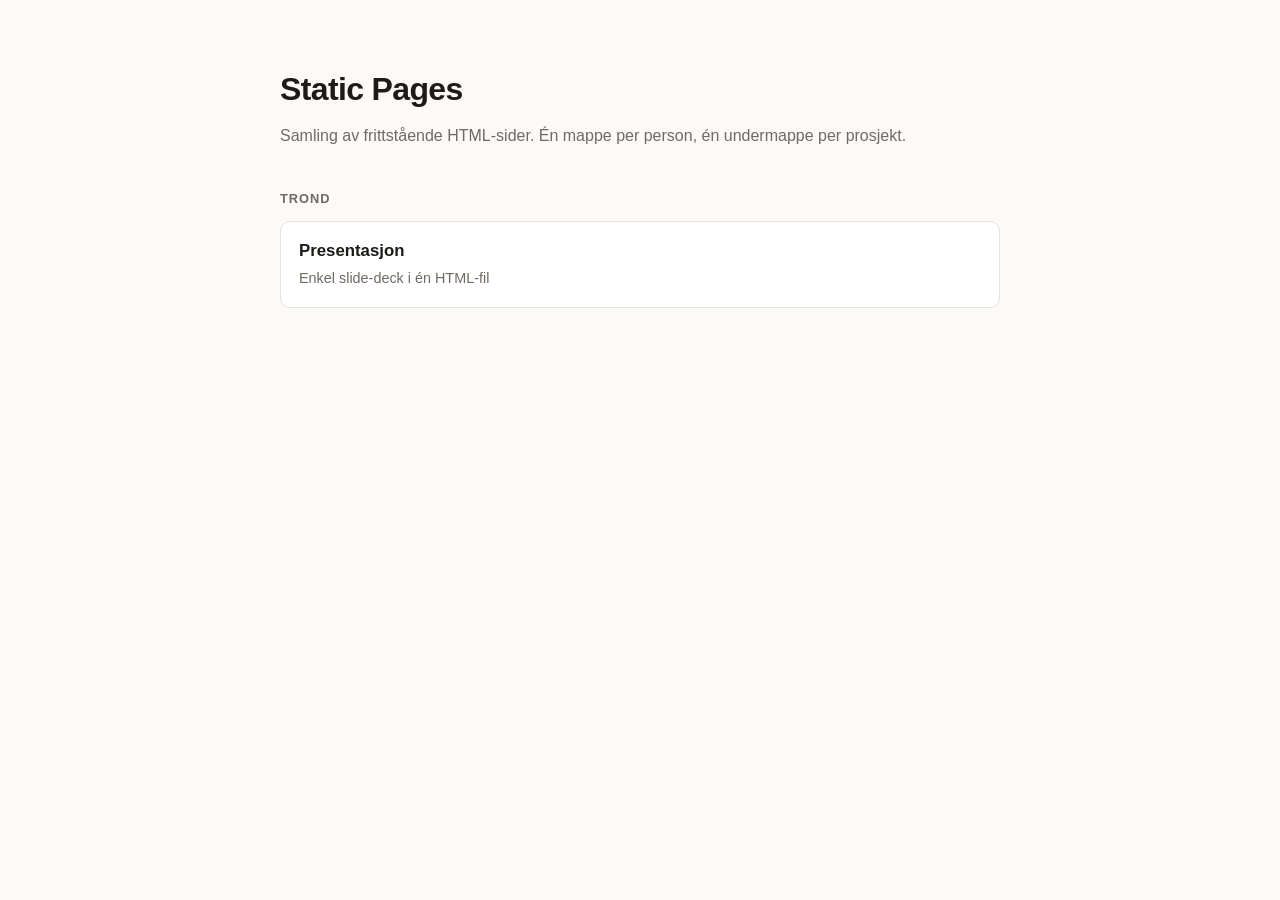
==== index.html @ c71c0708 "Add initial static pages structure with Trond presentation" ====
<!DOCTYPE html>
<html lang="no">
<head>
<meta charset="utf-8">
<meta name="viewport" content="width=device-width, initial-scale=1">
<title>Static Pages</title>
<style>
  :root {
    --bg: #fbfaf8;
    --surface: #ffffff;
    --border: #e6e2db;
    --text: #1d1b18;
    --muted: #6f6a62;
    --accent: #1f6f4a;
  }
  @media (prefers-color-scheme: dark) {
    :root:not([data-theme="light"]) {
      --bg: #171614;
      --surface: #1f1e1b;
      --border: #32302c;
      --text: #f1efea;
      --muted: #a29c93;
      --accent: #6fcf9a;
    }
  }
  :root[data-theme="dark"] {
    --bg: #171614;
    --surface: #1f1e1b;
    --border: #32302c;
    --text: #f1efea;
    --muted: #a29c93;
    --accent: #6fcf9a;
  }
  * { box-sizing: border-box; }
  body {
    margin: 0;
    padding: 64px 16px 96px;
    background: var(--bg);
    color: var(--text);
    font: 16px/1.6 -apple-system, BlinkMacSystemFont, "Segoe UI", Helvetica, Arial, sans-serif;
  }
  main { max-width: 720px; margin: 0 auto; }
  h1 { font-size: 2rem; margin: 0 0 8px; letter-spacing: -0.02em; }
  .lead { color: var(--muted); margin: 0 0 40px; }
  h2 {
    font-size: 0.8rem; text-transform: uppercase; letter-spacing: 0.08em;
    color: var(--muted); margin: 40px 0 12px; font-weight: 600;
  }
  ul { list-style: none; margin: 0; padding: 0; display: grid; gap: 10px; }
  a.card {
    display: block; padding: 16px 18px; text-decoration: none; color: inherit;
    background: var(--surface); border: 1px solid var(--border); border-radius: 10px;
    transition: border-color .15s ease, transform .15s ease;
  }
  a.card:hover { border-color: var(--accent); transform: translateY(-1px); }
  a.card strong { display: block; font-size: 1.05rem; }
  a.card span { color: var(--muted); font-size: 0.9rem; }
</style>
</head>
<body>
<main>
  <h1>Static Pages</h1>
  <p class="lead">Samling av frittstående HTML-sider. Én mappe per person, én undermappe per prosjekt.</p>

  <h2>Trond</h2>
  <ul>
    <li>
      <a class="card" href="trond/presentasjon/">
        <strong>Presentasjon</strong>
        <span>Enkel slide-deck i én HTML-fil</span>
      </a>
    </li>
  </ul>
</main>
</body>
</html>
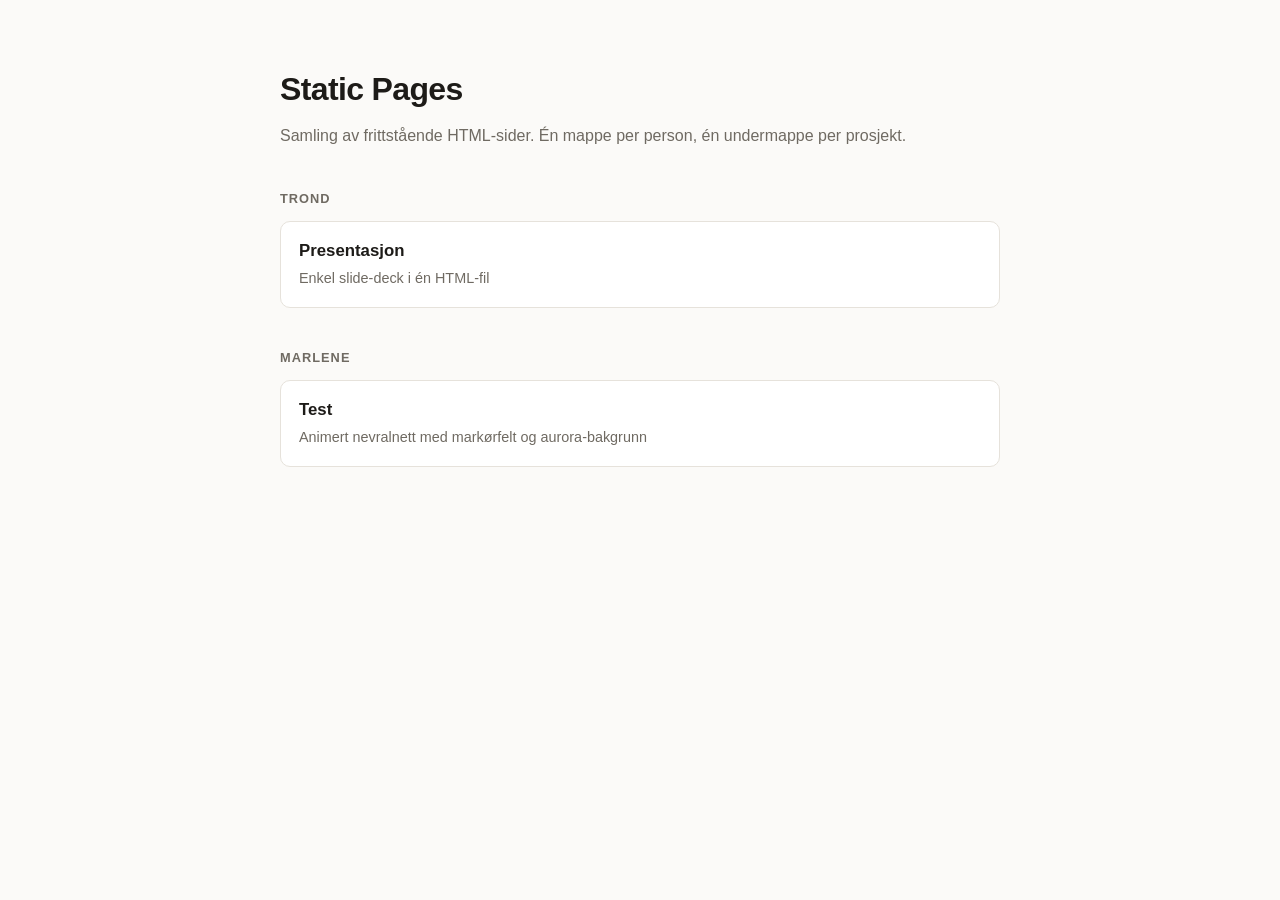
==== commit bddc4893: "Add Marlene test page with animated neural network canvas" ====
--- a/index.html
+++ b/index.html
@@ -71,6 +71,16 @@
       </a>
     </li>
   </ul>
+
+  <h2>Marlene</h2>
+  <ul>
+    <li>
+      <a class="card" href="marlene/test/">
+        <strong>Test</strong>
+        <span>Animert nevralnett med markørfelt og aurora-bakgrunn</span>
+      </a>
+    </li>
+  </ul>
 </main>
 </body>
 </html>
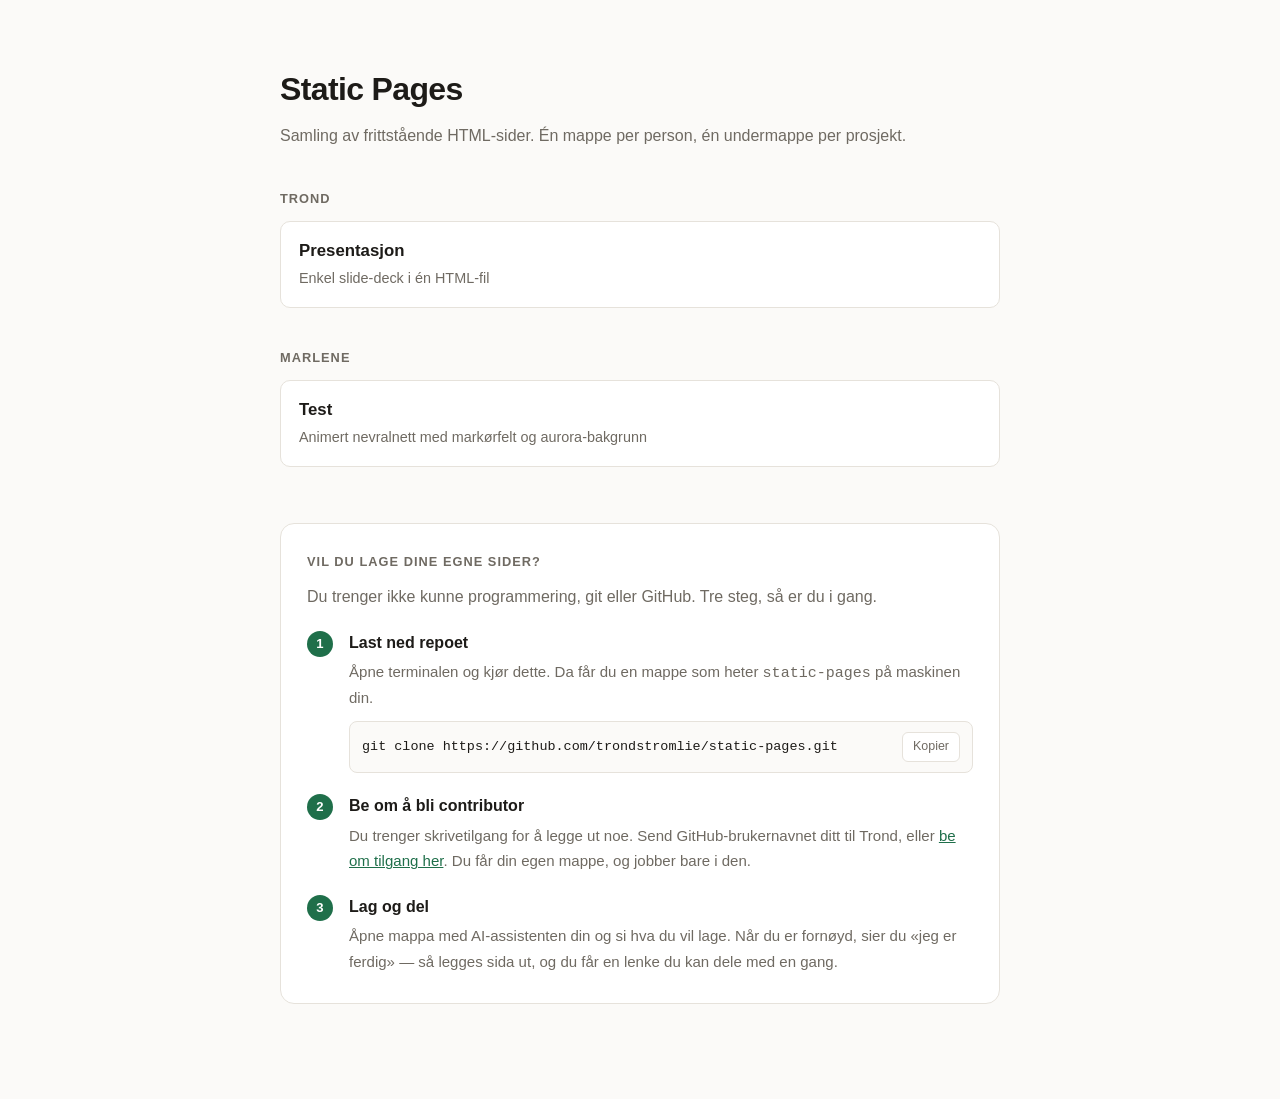
==== commit ae8e7542: "Add getting started instructions to landing page and README" ====
--- a/index.html
+++ b/index.html
@@ -55,6 +55,42 @@
   a.card:hover { border-color: var(--accent); transform: translateY(-1px); }
   a.card strong { display: block; font-size: 1.05rem; }
   a.card span { color: var(--muted); font-size: 0.9rem; }
+
+  .start {
+    margin-top: 56px; padding: 28px 26px;
+    background: var(--surface); border: 1px solid var(--border); border-radius: 14px;
+  }
+  .start h2 { margin-top: 0; }
+  .start p { margin: 0 0 20px; color: var(--muted); }
+  ol { margin: 0; padding-left: 0; list-style: none; counter-reset: step; display: grid; gap: 20px; }
+  ol li { counter-increment: step; padding-left: 42px; position: relative; }
+  ol li::before {
+    content: counter(step);
+    position: absolute; left: 0; top: 1px;
+    width: 26px; height: 26px; border-radius: 50%;
+    display: grid; place-items: center;
+    background: var(--accent); color: #fff;
+    font-size: 0.82rem; font-weight: 600;
+  }
+  ol li strong { display: block; margin-bottom: 4px; }
+  ol li span { color: var(--muted); font-size: 0.94rem; }
+  ol li a { color: var(--accent); }
+
+  .command {
+    display: flex; align-items: center; gap: 10px;
+    margin-top: 10px; padding: 10px 12px;
+    background: var(--bg); border: 1px solid var(--border); border-radius: 8px;
+  }
+  .command code {
+    flex: 1; font-family: ui-monospace, SFMono-Regular, Menlo, monospace;
+    font-size: 0.84rem; color: var(--text); overflow-x: auto; white-space: nowrap;
+  }
+  .command button {
+    font: inherit; font-size: 0.78rem; padding: 4px 10px; cursor: pointer;
+    border: 1px solid var(--border); border-radius: 6px;
+    background: var(--surface); color: var(--muted); flex-shrink: 0;
+  }
+  .command button:hover { border-color: var(--accent); color: var(--accent); }
 </style>
 </head>
 <body>
@@ -81,6 +117,45 @@
       </a>
     </li>
   </ul>
+
+  <section class="start">
+    <h2>Vil du lage dine egne sider?</h2>
+    <p>Du trenger ikke kunne programmering, git eller GitHub. Tre steg, så er du i gang.</p>
+    <ol>
+      <li>
+        <strong>Last ned repoet</strong>
+        <span>Åpne terminalen og kjør dette. Da får du en mappe som heter <code>static-pages</code> på maskinen din.</span>
+        <div class="command">
+          <code id="cloneCommand">git clone https://github.com/trondstromlie/static-pages.git</code>
+          <button type="button" data-copy="cloneCommand">Kopier</button>
+        </div>
+      </li>
+      <li>
+        <strong>Be om å bli contributor</strong>
+        <span>Du trenger skrivetilgang for å legge ut noe. Send GitHub-brukernavnet ditt til Trond, eller
+          <a href="https://github.com/trondstromlie/static-pages/issues/new?title=Jeg%20vil%20bli%20contributor&amp;body=Hei!%20GitHub-brukernavnet%20mitt%20er%3A%20" target="_blank" rel="noopener">be om tilgang her</a>.
+          Du får din egen mappe, og jobber bare i den.</span>
+      </li>
+      <li>
+        <strong>Lag og del</strong>
+        <span>Åpne mappa med AI-assistenten din og si hva du vil lage. Når du er fornøyd, sier du «jeg er ferdig» — så legges sida ut, og du får en lenke du kan dele med en gang.</span>
+      </li>
+    </ol>
+  </section>
 </main>
+<script>
+  document.querySelectorAll('[data-copy]').forEach((button) => {
+    button.addEventListener('click', async () => {
+      const text = document.getElementById(button.dataset.copy).textContent;
+      try {
+        await navigator.clipboard.writeText(text);
+        button.textContent = 'Kopiert';
+      } catch {
+        button.textContent = 'Merk og kopier';
+      }
+      setTimeout(() => { button.textContent = 'Kopier'; }, 1800);
+    });
+  });
+</script>
 </body>
 </html>
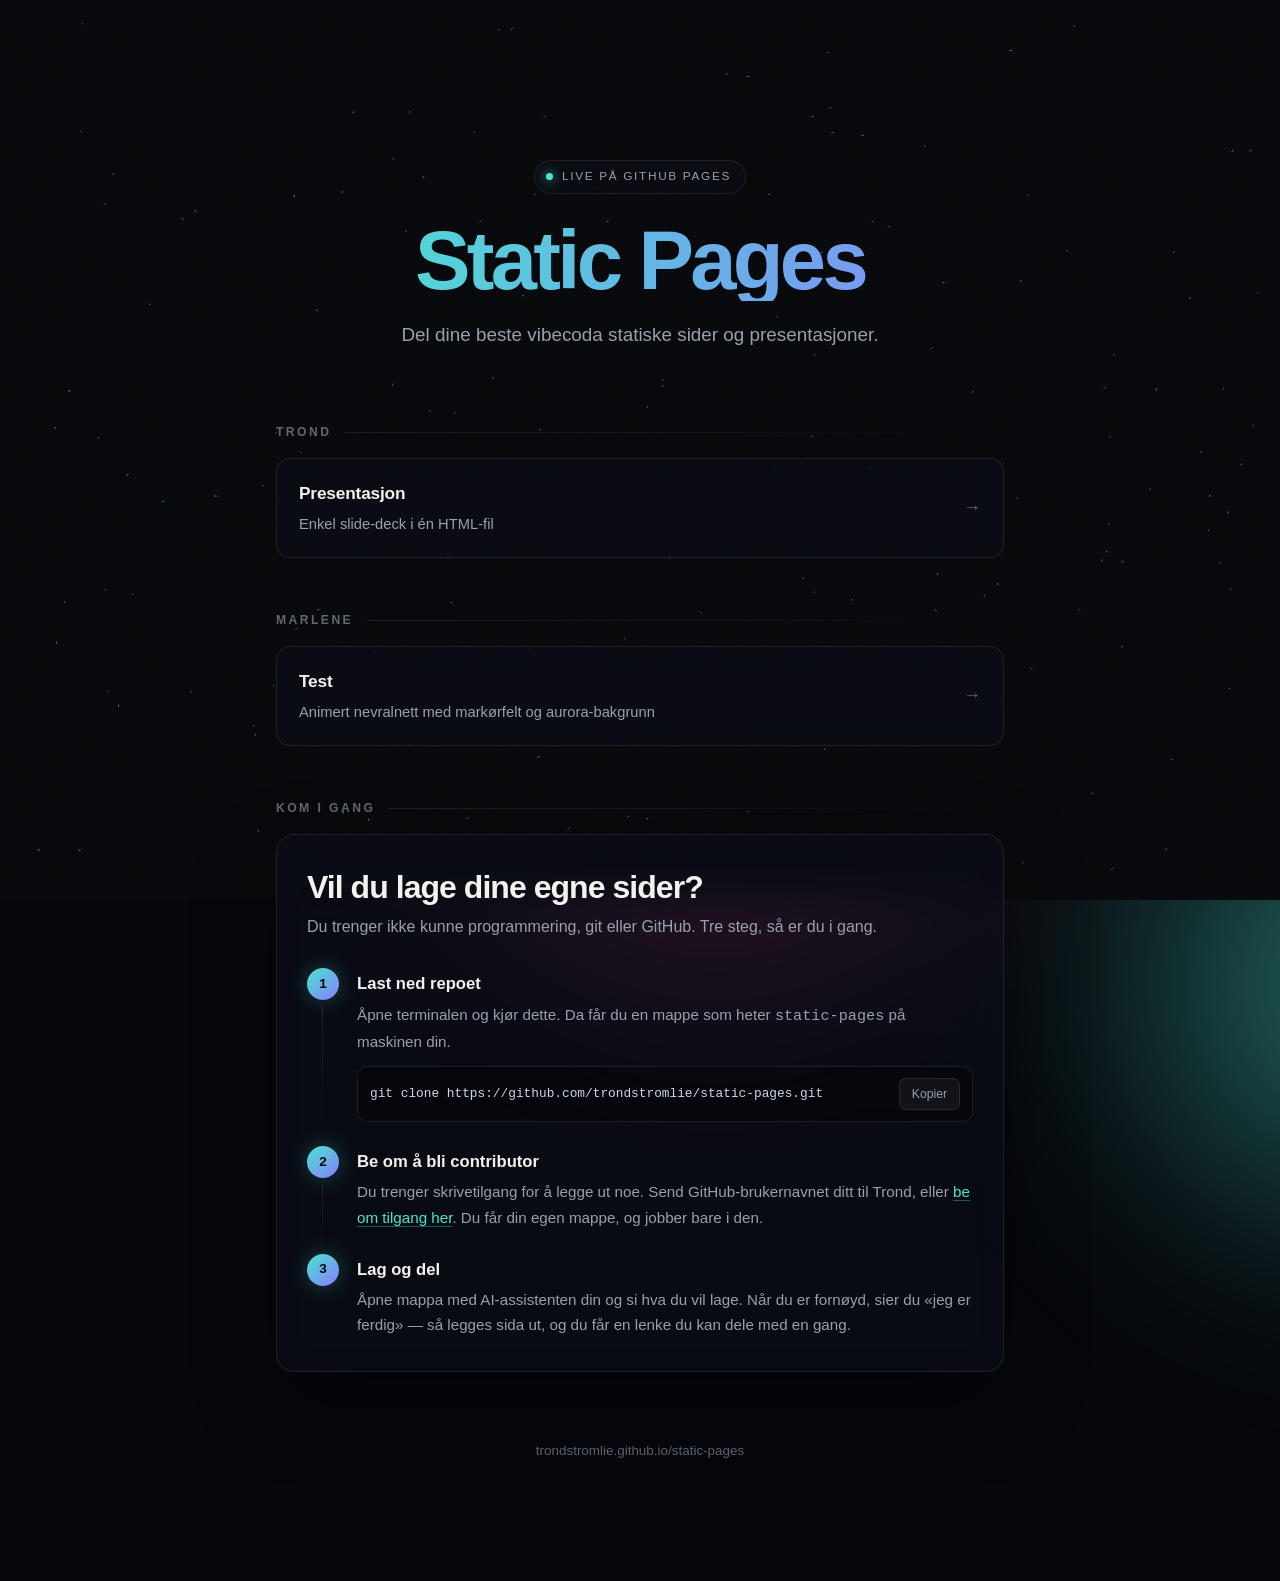
==== commit 76a002e5: "Redesign landing page with animated flow field and tagline" ====
--- a/index.html
+++ b/index.html
@@ -6,144 +6,368 @@
 <title>Static Pages</title>
 <style>
   :root {
-    --bg: #fbfaf8;
-    --surface: #ffffff;
-    --border: #e6e2db;
-    --text: #1d1b18;
-    --muted: #6f6a62;
-    --accent: #1f6f4a;
-  }
-  @media (prefers-color-scheme: dark) {
-    :root:not([data-theme="light"]) {
-      --bg: #171614;
-      --surface: #1f1e1b;
-      --border: #32302c;
-      --text: #f1efea;
-      --muted: #a29c93;
-      --accent: #6fcf9a;
-    }
-  }
-  :root[data-theme="dark"] {
-    --bg: #171614;
-    --surface: #1f1e1b;
-    --border: #32302c;
-    --text: #f1efea;
-    --muted: #a29c93;
-    --accent: #6fcf9a;
+    --bg: #06070c;
+    --text: #f4f2ee;
+    --muted: #98a0af;
+    --dim: rgba(152,160,175,.62);
+    --cyan: #47e6d0;
+    --violet: #8a7cff;
+    --pink: #ff6fb1;
+    --glass: rgba(14, 16, 26, .52);
+    --edge: rgba(255,255,255,.09);
   }
   * { box-sizing: border-box; }
+  html { scroll-behavior: smooth; }
   body {
     margin: 0;
-    padding: 64px 16px 96px;
     background: var(--bg);
     color: var(--text);
-    font: 16px/1.6 -apple-system, BlinkMacSystemFont, "Segoe UI", Helvetica, Arial, sans-serif;
-  }
-  main { max-width: 720px; margin: 0 auto; }
-  h1 { font-size: 2rem; margin: 0 0 8px; letter-spacing: -0.02em; }
-  .lead { color: var(--muted); margin: 0 0 40px; }
+    font: 16px/1.65 -apple-system, BlinkMacSystemFont, "Segoe UI", Helvetica, Arial, sans-serif;
+    overflow-x: hidden;
+  }
+
+  /* Bakgrunnslag: gradient-tåke, strømningsfelt, filmkorn */
+  .haze { position: fixed; inset: -25%; filter: blur(90px); opacity: .5; pointer-events: none; z-index: 0; }
+  .haze span {
+    position: absolute; display: block;
+    width: 60vmax; height: 60vmax; border-radius: 50%;
+    mix-blend-mode: screen; animation: drift 26s ease-in-out infinite;
+  }
+  .haze span:nth-child(1) { background: radial-gradient(circle, var(--violet), transparent 62%); top: -12%; left: -8%; }
+  .haze span:nth-child(2) { background: radial-gradient(circle, var(--cyan), transparent 62%); bottom: -18%; right: -8%; animation-delay: -9s; }
+  .haze span:nth-child(3) { background: radial-gradient(circle, var(--pink), transparent 62%); top: 40%; right: 26%; animation-delay: -17s; }
+  @keyframes drift {
+    0%, 100% { transform: translate3d(0,0,0) scale(1); }
+    33%      { transform: translate3d(5vw,-4vh,0) scale(1.14); }
+    66%      { transform: translate3d(-4vw,5vh,0) scale(.9); }
+  }
+
+  #flow { position: fixed; inset: 0; width: 100%; height: 100%; z-index: 1; pointer-events: none; }
+
+  .grain {
+    position: fixed; inset: 0; z-index: 2; pointer-events: none; opacity: .04;
+    background-image: url("data:image/svg+xml,%3Csvg xmlns='http://www.w3.org/2000/svg' width='120' height='120'%3E%3Cfilter id='n'%3E%3CfeTurbulence type='fractalNoise' baseFrequency='.8' numOctaves='3'/%3E%3C/filter%3E%3Crect width='120' height='120' filter='url(%23n)'/%3E%3C/svg%3E");
+  }
+
+  main { position: relative; z-index: 3; max-width: 760px; margin: 0 auto; padding: 0 16px 120px; }
+
+  /* Hero */
+  header { padding: clamp(80px, 18vh, 160px) 0 72px; text-align: center; }
+  .badge {
+    display: inline-flex; align-items: center; gap: 9px;
+    padding: 6px 14px 6px 11px; border-radius: 999px;
+    border: 1px solid var(--edge); background: var(--glass);
+    backdrop-filter: blur(14px); -webkit-backdrop-filter: blur(14px);
+    font-size: .74rem; letter-spacing: .14em; text-transform: uppercase; color: var(--muted);
+    margin-bottom: 26px;
+  }
+  .badge i {
+    width: 7px; height: 7px; border-radius: 50%; background: var(--cyan);
+    box-shadow: 0 0 12px var(--cyan); animation: pulse 2.4s ease-in-out infinite;
+  }
+  @keyframes pulse { 0%,100% { opacity: 1; } 50% { opacity: .22; } }
+
+  h1 {
+    margin: 0 0 18px;
+    font-size: clamp(2.8rem, 12vw, 5.2rem); line-height: .98;
+    letter-spacing: -.045em; font-weight: 700;
+    background: linear-gradient(100deg, var(--cyan), var(--violet) 42%, var(--pink) 68%, var(--cyan));
+    background-size: 280% 100%;
+    -webkit-background-clip: text; background-clip: text; color: transparent;
+    animation: shimmer 10s linear infinite;
+  }
+  @keyframes shimmer { to { background-position: 280% 0; } }
+
+  .lead { color: var(--muted); font-size: clamp(1.02rem, 2.6vw, 1.18rem); margin: 0 auto; max-width: 46ch; }
+
+  /* Seksjoner */
   h2 {
-    font-size: 0.8rem; text-transform: uppercase; letter-spacing: 0.08em;
-    color: var(--muted); margin: 40px 0 12px; font-weight: 600;
-  }
-  ul { list-style: none; margin: 0; padding: 0; display: grid; gap: 10px; }
-  a.card {
-    display: block; padding: 16px 18px; text-decoration: none; color: inherit;
-    background: var(--surface); border: 1px solid var(--border); border-radius: 10px;
-    transition: border-color .15s ease, transform .15s ease;
-  }
-  a.card:hover { border-color: var(--accent); transform: translateY(-1px); }
-  a.card strong { display: block; font-size: 1.05rem; }
-  a.card span { color: var(--muted); font-size: 0.9rem; }
-
+    font-size: .76rem; text-transform: uppercase; letter-spacing: .2em;
+    color: var(--dim); font-weight: 600; margin: 0 0 16px;
+    display: flex; align-items: center; gap: 14px;
+  }
+  h2::after { content: ""; flex: 1; height: 1px; background: linear-gradient(90deg, var(--edge), transparent); }
+  section { margin-bottom: 52px; }
+
+  ul { list-style: none; margin: 0; padding: 0; display: grid; gap: 12px; }
+
+  .card {
+    position: relative; display: block; padding: 20px 22px;
+    text-decoration: none; color: inherit; border-radius: 14px;
+    border: 1px solid var(--edge); background: var(--glass);
+    backdrop-filter: blur(16px) saturate(140%); -webkit-backdrop-filter: blur(16px) saturate(140%);
+    overflow: hidden; transition: transform .25s cubic-bezier(.2,.8,.2,1), border-color .25s ease;
+  }
+  .card::before {
+    content: ""; position: absolute; inset: 0; border-radius: 14px; opacity: 0;
+    background: radial-gradient(420px circle at var(--mx, 50%) var(--my, 50%), rgba(138,124,255,.16), transparent 62%);
+    transition: opacity .3s ease; pointer-events: none;
+  }
+  .card:hover { transform: translateY(-3px); border-color: rgba(138,124,255,.45); }
+  .card:hover::before { opacity: 1; }
+  .card strong { display: block; font-size: 1.08rem; letter-spacing: -.01em; margin-bottom: 3px; }
+  .card span { color: var(--muted); font-size: .92rem; }
+  .card .go {
+    position: absolute; right: 22px; top: 50%; transform: translateY(-50%);
+    color: var(--dim); font-size: 1.1rem; transition: transform .25s ease, color .25s ease;
+  }
+  .card:hover .go { color: var(--cyan); transform: translateY(-50%) translateX(4px); }
+
+  /* Kom i gang */
   .start {
-    margin-top: 56px; padding: 28px 26px;
-    background: var(--surface); border: 1px solid var(--border); border-radius: 14px;
-  }
-  .start h2 { margin-top: 0; }
-  .start p { margin: 0 0 20px; color: var(--muted); }
-  ol { margin: 0; padding-left: 0; list-style: none; counter-reset: step; display: grid; gap: 20px; }
-  ol li { counter-increment: step; padding-left: 42px; position: relative; }
+    padding: 34px 30px; border-radius: 18px;
+    border: 1px solid var(--edge); background: var(--glass);
+    backdrop-filter: blur(18px) saturate(150%); -webkit-backdrop-filter: blur(18px) saturate(150%);
+    box-shadow: 0 30px 80px rgba(0,0,0,.4);
+  }
+  .start h3 {
+    margin: 0 0 8px; font-size: clamp(1.5rem, 5vw, 2rem);
+    letter-spacing: -.03em; line-height: 1.15;
+  }
+  .start > p { margin: 0 0 30px; color: var(--muted); }
+
+  ol { list-style: none; margin: 0; padding: 0; counter-reset: step; display: grid; gap: 26px; }
+  ol li { counter-increment: step; padding-left: 50px; position: relative; }
   ol li::before {
     content: counter(step);
-    position: absolute; left: 0; top: 1px;
-    width: 26px; height: 26px; border-radius: 50%;
+    position: absolute; left: 0; top: -2px;
+    width: 32px; height: 32px; border-radius: 50%;
     display: grid; place-items: center;
-    background: var(--accent); color: #fff;
-    font-size: 0.82rem; font-weight: 600;
-  }
-  ol li strong { display: block; margin-bottom: 4px; }
-  ol li span { color: var(--muted); font-size: 0.94rem; }
-  ol li a { color: var(--accent); }
+    font-size: .85rem; font-weight: 600; color: #05060a;
+    background: linear-gradient(140deg, var(--cyan), var(--violet));
+    box-shadow: 0 0 22px rgba(71,230,208,.28);
+  }
+  ol li::after {
+    content: ""; position: absolute; left: 15px; top: 36px; bottom: -26px; width: 1px;
+    background: linear-gradient(180deg, var(--edge), transparent);
+  }
+  ol li:last-child::after { display: none; }
+  ol li strong { display: block; font-size: 1.04rem; margin-bottom: 4px; }
+  ol li p { margin: 0; color: var(--muted); font-size: .95rem; }
+  ol li a { color: var(--cyan); text-decoration: none; border-bottom: 1px solid rgba(71,230,208,.35); }
+  ol li a:hover { border-bottom-color: var(--cyan); }
 
   .command {
-    display: flex; align-items: center; gap: 10px;
-    margin-top: 10px; padding: 10px 12px;
-    background: var(--bg); border: 1px solid var(--border); border-radius: 8px;
+    display: flex; align-items: center; gap: 10px; margin-top: 12px;
+    padding: 11px 12px; border-radius: 10px;
+    background: rgba(0,0,0,.34); border: 1px solid var(--edge);
   }
   .command code {
-    flex: 1; font-family: ui-monospace, SFMono-Regular, Menlo, monospace;
-    font-size: 0.84rem; color: var(--text); overflow-x: auto; white-space: nowrap;
+    flex: 1; min-width: 0; overflow-x: auto; white-space: nowrap;
+    font-family: ui-monospace, SFMono-Regular, Menlo, monospace;
+    font-size: .8rem; color: #cfd6e4;
   }
   .command button {
-    font: inherit; font-size: 0.78rem; padding: 4px 10px; cursor: pointer;
-    border: 1px solid var(--border); border-radius: 6px;
-    background: var(--surface); color: var(--muted); flex-shrink: 0;
-  }
-  .command button:hover { border-color: var(--accent); color: var(--accent); }
+    flex-shrink: 0; font: inherit; font-size: .76rem; padding: 5px 12px; cursor: pointer;
+    border-radius: 7px; border: 1px solid var(--edge);
+    background: rgba(255,255,255,.05); color: var(--muted);
+    transition: color .2s ease, border-color .2s ease;
+  }
+  .command button:hover { color: var(--cyan); border-color: rgba(71,230,208,.5); }
+
+  footer { text-align: center; color: var(--dim); font-size: .84rem; padding-top: 16px; }
+
+  /* Rulleavsløring */
+  .reveal { opacity: 0; transform: translateY(22px); transition: opacity .7s ease, transform .7s cubic-bezier(.2,.8,.2,1); }
+  .reveal.is-visible { opacity: 1; transform: none; }
+
+  @media (prefers-reduced-motion: reduce) {
+    html { scroll-behavior: auto; }
+    .haze span, h1, .badge i { animation: none; }
+    .reveal { opacity: 1; transform: none; transition: none; }
+    .card, .card .go { transition: none; }
+  }
 </style>
 </head>
 <body>
+
+<div class="haze"><span></span><span></span><span></span></div>
+<canvas id="flow"></canvas>
+<div class="grain"></div>
+
 <main>
-  <h1>Static Pages</h1>
-  <p class="lead">Samling av frittstående HTML-sider. Én mappe per person, én undermappe per prosjekt.</p>
-
-  <h2>Trond</h2>
-  <ul>
-    <li>
-      <a class="card" href="trond/presentasjon/">
-        <strong>Presentasjon</strong>
-        <span>Enkel slide-deck i én HTML-fil</span>
-      </a>
-    </li>
-  </ul>
-
-  <h2>Marlene</h2>
-  <ul>
-    <li>
-      <a class="card" href="marlene/test/">
-        <strong>Test</strong>
-        <span>Animert nevralnett med markørfelt og aurora-bakgrunn</span>
-      </a>
-    </li>
-  </ul>
-
-  <section class="start">
-    <h2>Vil du lage dine egne sider?</h2>
-    <p>Du trenger ikke kunne programmering, git eller GitHub. Tre steg, så er du i gang.</p>
-    <ol>
+  <header>
+    <div class="badge"><i></i>Live på GitHub Pages</div>
+    <h1>Static Pages</h1>
+    <p class="lead">Del dine beste vibecoda statiske sider og presentasjoner.</p>
+  </header>
+
+  <section class="reveal">
+    <h2>Trond</h2>
+    <ul>
       <li>
-        <strong>Last ned repoet</strong>
-        <span>Åpne terminalen og kjør dette. Da får du en mappe som heter <code>static-pages</code> på maskinen din.</span>
-        <div class="command">
-          <code id="cloneCommand">git clone https://github.com/trondstromlie/static-pages.git</code>
-          <button type="button" data-copy="cloneCommand">Kopier</button>
-        </div>
+        <a class="card" href="trond/presentasjon/">
+          <strong>Presentasjon</strong>
+          <span>Enkel slide-deck i én HTML-fil</span>
+          <span class="go">→</span>
+        </a>
       </li>
+    </ul>
+  </section>
+
+  <section class="reveal">
+    <h2>Marlene</h2>
+    <ul>
       <li>
-        <strong>Be om å bli contributor</strong>
-        <span>Du trenger skrivetilgang for å legge ut noe. Send GitHub-brukernavnet ditt til Trond, eller
-          <a href="https://github.com/trondstromlie/static-pages/issues/new?title=Jeg%20vil%20bli%20contributor&amp;body=Hei!%20GitHub-brukernavnet%20mitt%20er%3A%20" target="_blank" rel="noopener">be om tilgang her</a>.
-          Du får din egen mappe, og jobber bare i den.</span>
+        <a class="card" href="marlene/test/">
+          <strong>Test</strong>
+          <span>Animert nevralnett med markørfelt og aurora-bakgrunn</span>
+          <span class="go">→</span>
+        </a>
       </li>
-      <li>
-        <strong>Lag og del</strong>
-        <span>Åpne mappa med AI-assistenten din og si hva du vil lage. Når du er fornøyd, sier du «jeg er ferdig» — så legges sida ut, og du får en lenke du kan dele med en gang.</span>
-      </li>
-    </ol>
+    </ul>
   </section>
+
+  <section class="reveal">
+    <h2>Kom i gang</h2>
+    <div class="start">
+      <h3>Vil du lage dine egne sider?</h3>
+      <p>Du trenger ikke kunne programmering, git eller GitHub. Tre steg, så er du i gang.</p>
+      <ol>
+        <li>
+          <strong>Last ned repoet</strong>
+          <p>Åpne terminalen og kjør dette. Da får du en mappe som heter <code>static-pages</code> på maskinen din.</p>
+          <div class="command">
+            <code id="cloneCommand">git clone https://github.com/trondstromlie/static-pages.git</code>
+            <button type="button" data-copy="cloneCommand">Kopier</button>
+          </div>
+        </li>
+        <li>
+          <strong>Be om å bli contributor</strong>
+          <p>Du trenger skrivetilgang for å legge ut noe. Send GitHub-brukernavnet ditt til Trond, eller <a href="https://github.com/trondstromlie/static-pages/issues/new?title=Jeg%20vil%20bli%20contributor&amp;body=Hei!%20GitHub-brukernavnet%20mitt%20er%3A%20" target="_blank" rel="noopener">be om tilgang her</a>. Du får din egen mappe, og jobber bare i den.</p>
+        </li>
+        <li>
+          <strong>Lag og del</strong>
+          <p>Åpne mappa med AI-assistenten din og si hva du vil lage. Når du er fornøyd, sier du «jeg er ferdig» — så legges sida ut, og du får en lenke du kan dele med en gang.</p>
+        </li>
+      </ol>
+    </div>
+  </section>
+
+  <footer>trondstromlie.github.io/static-pages</footer>
 </main>
+
 <script>
+(() => {
+  const reduceMotion = window.matchMedia('(prefers-reduced-motion: reduce)').matches;
+
+  /* Strømningsfelt: partikler som følger et usynlig vektorfelt og legger igjen spor */
+  const canvas = document.getElementById('flow');
+  const context = canvas.getContext('2d');
+  const colors = ['rgba(71,230,208,.5)', 'rgba(138,124,255,.5)', 'rgba(255,111,177,.38)'];
+  const pointer = { x: -9999, y: -9999 };
+
+  let width = 0;
+  let height = 0;
+  let particles = [];
+
+  function resize() {
+    const ratio = Math.min(window.devicePixelRatio || 1, 2);
+    width = window.innerWidth;
+    height = window.innerHeight;
+    canvas.width = width * ratio;
+    canvas.height = height * ratio;
+    context.setTransform(ratio, 0, 0, ratio, 0, 0);
+    context.fillStyle = '#06070c';
+    context.fillRect(0, 0, width, height);
+    seed();
+  }
+
+  function seed() {
+    const count = Math.max(90, Math.min(Math.round(width * height / 7000), 320));
+    particles = Array.from({ length: count }, () => spawn());
+  }
+
+  function spawn() {
+    return {
+      x: Math.random() * width,
+      y: Math.random() * height,
+      life: Math.random() * 260 + 90,
+      color: colors[Math.floor(Math.random() * colors.length)],
+      speed: Math.random() * 0.5 + 0.55
+    };
+  }
+
+  function fieldAngle(x, y, time) {
+    return (Math.sin(x * 0.0016 + time) + Math.cos(y * 0.0021 - time * 0.75)) * Math.PI;
+  }
+
+  function frame(timestamp) {
+    const time = timestamp / 14000;
+
+    // Svak utviskning gir haler i stedet for harde prikker
+    context.fillStyle = 'rgba(6, 7, 12, .055)';
+    context.fillRect(0, 0, width, height);
+
+    context.lineWidth = 0.9;
+    context.lineCap = 'round';
+
+    for (const particle of particles) {
+      let angle = fieldAngle(particle.x, particle.y, time);
+
+      // Markøren virvler feltet rundt seg
+      const dx = particle.x - pointer.x;
+      const dy = particle.y - pointer.y;
+      const distance = Math.hypot(dx, dy);
+      if (distance < 260) {
+        const swirl = (1 - distance / 260) * 2.4;
+        angle += Math.atan2(dy, dx) * 0.35 + swirl;
+      }
+
+      const previousX = particle.x;
+      const previousY = particle.y;
+      particle.x += Math.cos(angle) * particle.speed;
+      particle.y += Math.sin(angle) * particle.speed;
+      particle.life -= 1;
+
+      context.strokeStyle = particle.color;
+      context.beginPath();
+      context.moveTo(previousX, previousY);
+      context.lineTo(particle.x, particle.y);
+      context.stroke();
+
+      const outside = particle.x < 0 || particle.x > width || particle.y < 0 || particle.y > height;
+      if (outside || particle.life <= 0) Object.assign(particle, spawn());
+    }
+
+    requestAnimationFrame(frame);
+  }
+
+  window.addEventListener('resize', resize);
+  window.addEventListener('pointermove', (event) => {
+    pointer.x = event.clientX;
+    pointer.y = event.clientY;
+  });
+
+  resize();
+  if (!reduceMotion) requestAnimationFrame(frame);
+
+  /* Lys som følger markøren over kortene */
+  document.querySelectorAll('.card').forEach((card) => {
+    card.addEventListener('pointermove', (event) => {
+      const box = card.getBoundingClientRect();
+      card.style.setProperty('--mx', (event.clientX - box.left) + 'px');
+      card.style.setProperty('--my', (event.clientY - box.top) + 'px');
+    });
+  });
+
+  /* Seksjoner glir inn ved rulling */
+  const sections = document.querySelectorAll('.reveal');
+  if ('IntersectionObserver' in window && !reduceMotion) {
+    const observer = new IntersectionObserver((entries) => {
+      for (const entry of entries) {
+        if (entry.isIntersecting) {
+          entry.target.classList.add('is-visible');
+          observer.unobserve(entry.target);
+        }
+      }
+    }, { threshold: 0.12 });
+    sections.forEach((section) => observer.observe(section));
+  } else {
+    sections.forEach((section) => section.classList.add('is-visible'));
+  }
+
+  /* Kopier-knapp */
   document.querySelectorAll('[data-copy]').forEach((button) => {
     button.addEventListener('click', async () => {
       const text = document.getElementById(button.dataset.copy).textContent;
@@ -156,6 +380,8 @@
       setTimeout(() => { button.textContent = 'Kopier'; }, 1800);
     });
   });
+})();
 </script>
+
 </body>
 </html>
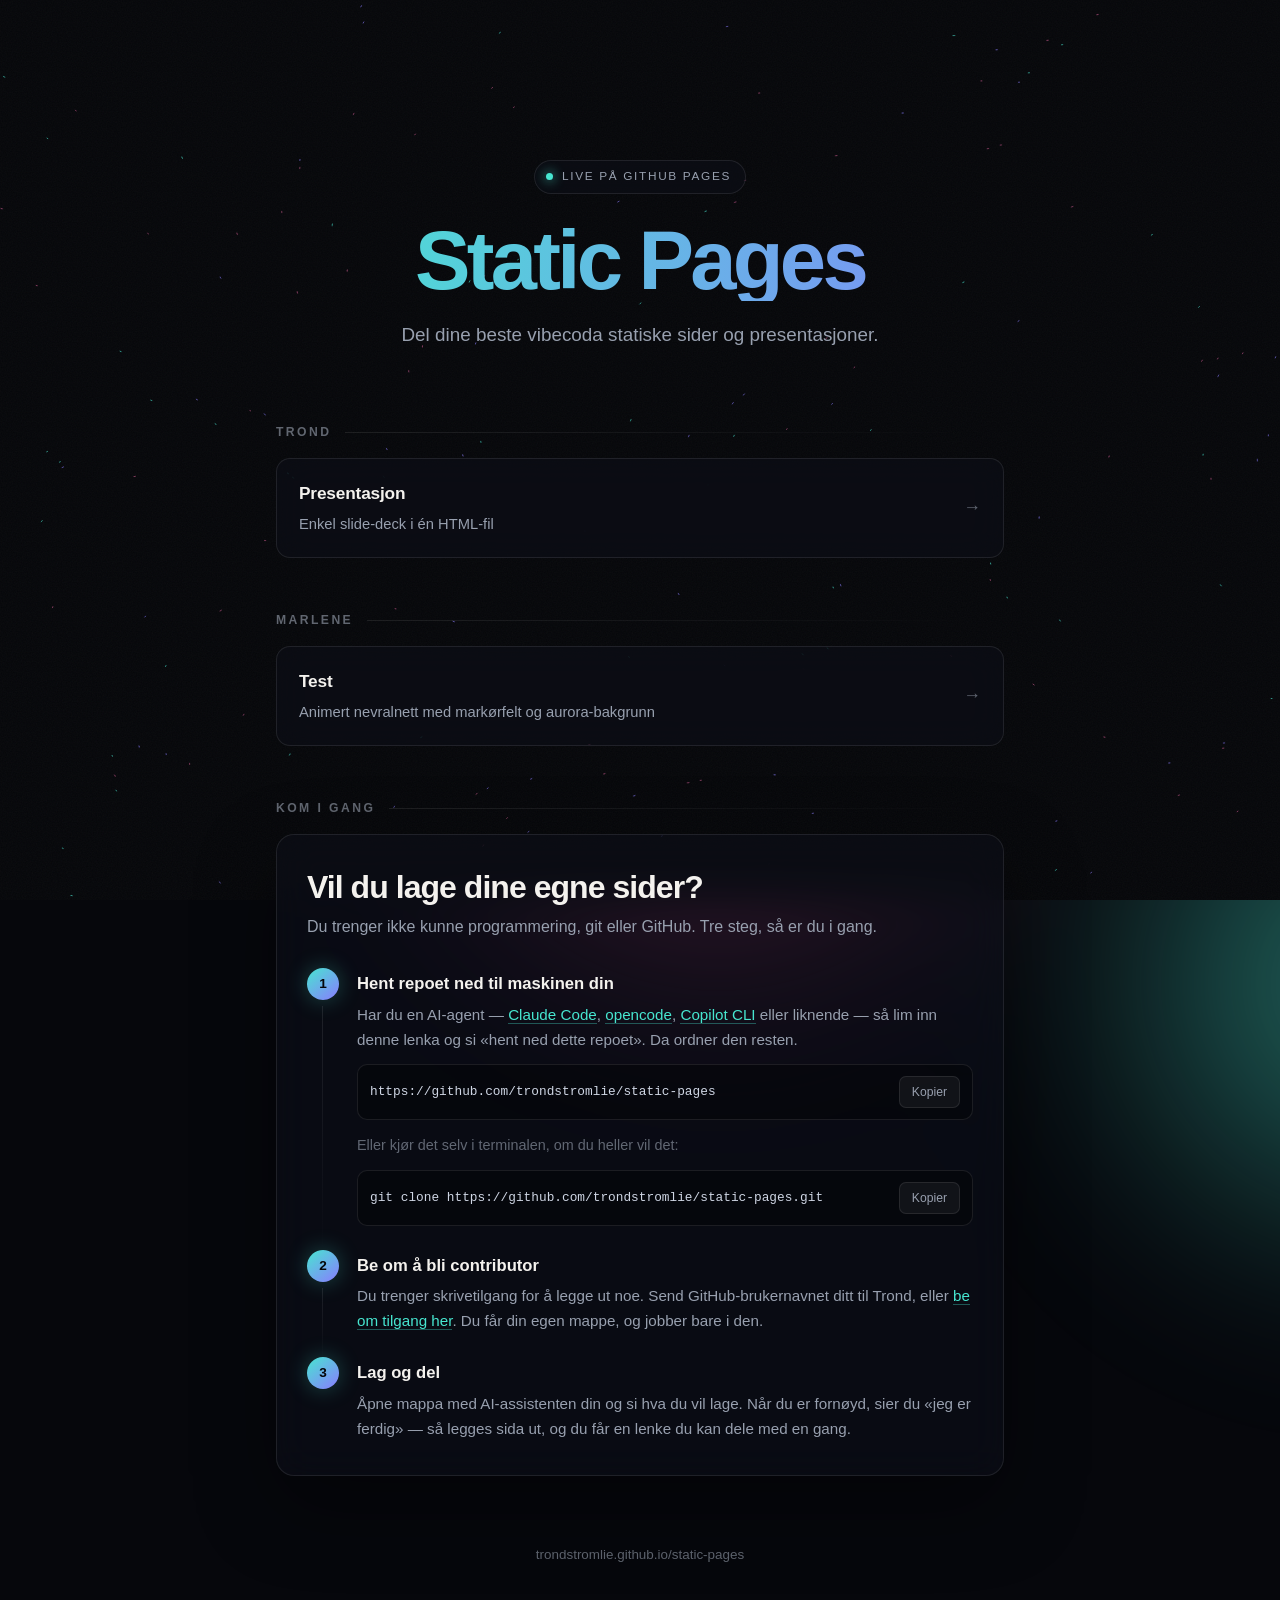
==== commit 35b7358b: "Vis at repoet kan hentes ved å lime URL-en inn i en AI-agent" ====
--- a/index.html
+++ b/index.html
@@ -147,6 +147,8 @@
   ol li a { color: var(--cyan); text-decoration: none; border-bottom: 1px solid rgba(71,230,208,.35); }
   ol li a:hover { border-bottom-color: var(--cyan); }
 
+  ol li p.or { margin-top: 14px; font-size: .9rem; color: var(--dim); }
+
   .command {
     display: flex; align-items: center; gap: 10px; margin-top: 12px;
     padding: 11px 12px; border-radius: 10px;
@@ -225,8 +227,13 @@
       <p>Du trenger ikke kunne programmering, git eller GitHub. Tre steg, så er du i gang.</p>
       <ol>
         <li>
-          <strong>Last ned repoet</strong>
-          <p>Åpne terminalen og kjør dette. Da får du en mappe som heter <code>static-pages</code> på maskinen din.</p>
+          <strong>Hent repoet ned til maskinen din</strong>
+          <p>Har du en AI-agent — <a href="https://claude.com/claude-code" target="_blank" rel="noopener">Claude Code</a>, <a href="https://opencode.ai" target="_blank" rel="noopener">opencode</a>, <a href="https://github.com/github/copilot-cli" target="_blank" rel="noopener">Copilot CLI</a> eller liknende — så lim inn denne lenka og si «hent ned dette repoet». Da ordner den resten.</p>
+          <div class="command">
+            <code id="repoUrl">https://github.com/trondstromlie/static-pages</code>
+            <button type="button" data-copy="repoUrl">Kopier</button>
+          </div>
+          <p class="or">Eller kjør det selv i terminalen, om du heller vil det:</p>
           <div class="command">
             <code id="cloneCommand">git clone https://github.com/trondstromlie/static-pages.git</code>
             <button type="button" data-copy="cloneCommand">Kopier</button>
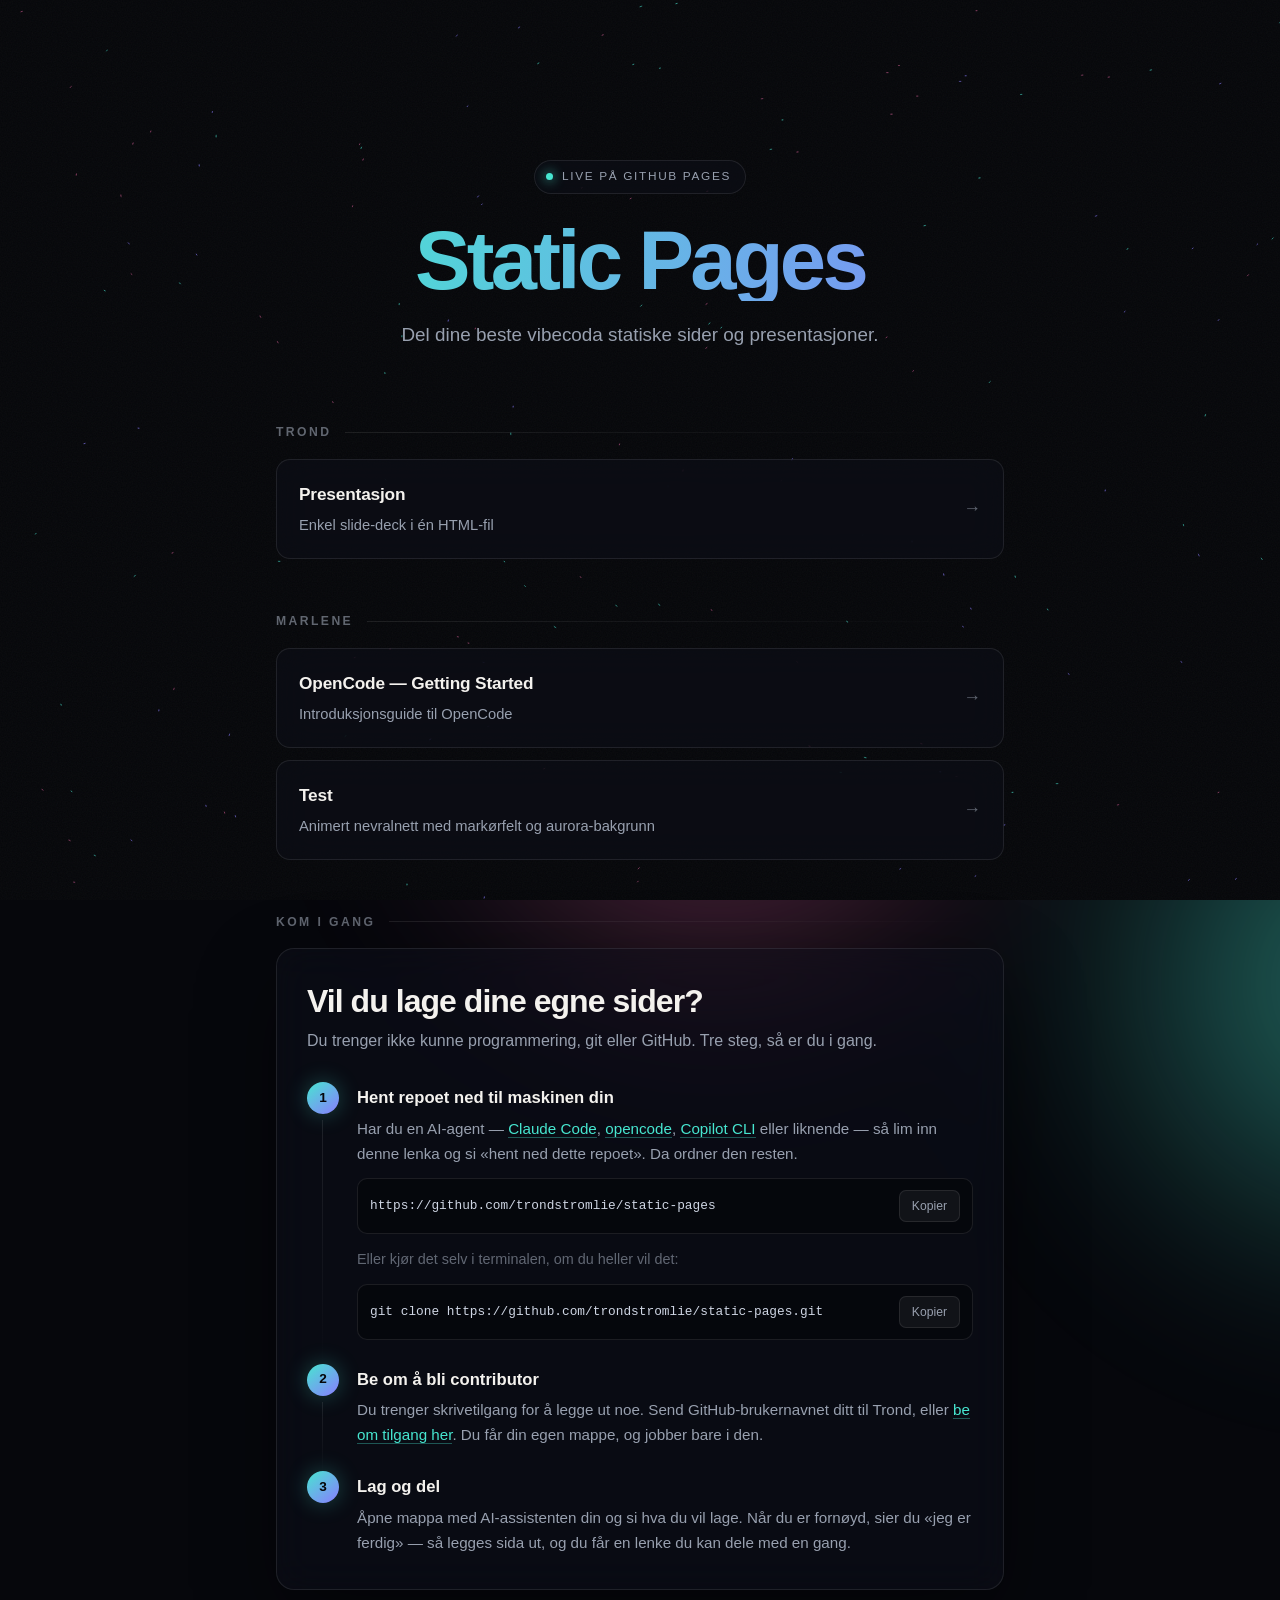
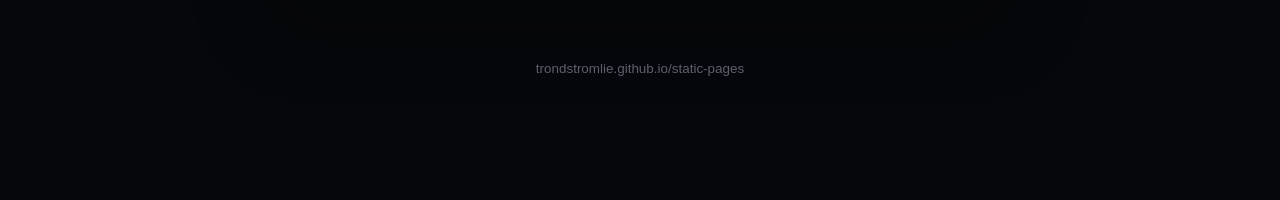
==== commit da47fb18: "Gi hver person en egen oversiktsside, og del designet i assets/" ====
--- a/index.html
+++ b/index.html
@@ -4,182 +4,7 @@
 <meta charset="utf-8">
 <meta name="viewport" content="width=device-width, initial-scale=1">
 <title>Static Pages</title>
-<style>
-  :root {
-    --bg: #06070c;
-    --text: #f4f2ee;
-    --muted: #98a0af;
-    --dim: rgba(152,160,175,.62);
-    --cyan: #47e6d0;
-    --violet: #8a7cff;
-    --pink: #ff6fb1;
-    --glass: rgba(14, 16, 26, .52);
-    --edge: rgba(255,255,255,.09);
-  }
-  * { box-sizing: border-box; }
-  html { scroll-behavior: smooth; }
-  body {
-    margin: 0;
-    background: var(--bg);
-    color: var(--text);
-    font: 16px/1.65 -apple-system, BlinkMacSystemFont, "Segoe UI", Helvetica, Arial, sans-serif;
-    overflow-x: hidden;
-  }
-
-  /* Bakgrunnslag: gradient-tåke, strømningsfelt, filmkorn */
-  .haze { position: fixed; inset: -25%; filter: blur(90px); opacity: .5; pointer-events: none; z-index: 0; }
-  .haze span {
-    position: absolute; display: block;
-    width: 60vmax; height: 60vmax; border-radius: 50%;
-    mix-blend-mode: screen; animation: drift 26s ease-in-out infinite;
-  }
-  .haze span:nth-child(1) { background: radial-gradient(circle, var(--violet), transparent 62%); top: -12%; left: -8%; }
-  .haze span:nth-child(2) { background: radial-gradient(circle, var(--cyan), transparent 62%); bottom: -18%; right: -8%; animation-delay: -9s; }
-  .haze span:nth-child(3) { background: radial-gradient(circle, var(--pink), transparent 62%); top: 40%; right: 26%; animation-delay: -17s; }
-  @keyframes drift {
-    0%, 100% { transform: translate3d(0,0,0) scale(1); }
-    33%      { transform: translate3d(5vw,-4vh,0) scale(1.14); }
-    66%      { transform: translate3d(-4vw,5vh,0) scale(.9); }
-  }
-
-  #flow { position: fixed; inset: 0; width: 100%; height: 100%; z-index: 1; pointer-events: none; }
-
-  .grain {
-    position: fixed; inset: 0; z-index: 2; pointer-events: none; opacity: .04;
-    background-image: url("data:image/svg+xml,%3Csvg xmlns='http://www.w3.org/2000/svg' width='120' height='120'%3E%3Cfilter id='n'%3E%3CfeTurbulence type='fractalNoise' baseFrequency='.8' numOctaves='3'/%3E%3C/filter%3E%3Crect width='120' height='120' filter='url(%23n)'/%3E%3C/svg%3E");
-  }
-
-  main { position: relative; z-index: 3; max-width: 760px; margin: 0 auto; padding: 0 16px 120px; }
-
-  /* Hero */
-  header { padding: clamp(80px, 18vh, 160px) 0 72px; text-align: center; }
-  .badge {
-    display: inline-flex; align-items: center; gap: 9px;
-    padding: 6px 14px 6px 11px; border-radius: 999px;
-    border: 1px solid var(--edge); background: var(--glass);
-    backdrop-filter: blur(14px); -webkit-backdrop-filter: blur(14px);
-    font-size: .74rem; letter-spacing: .14em; text-transform: uppercase; color: var(--muted);
-    margin-bottom: 26px;
-  }
-  .badge i {
-    width: 7px; height: 7px; border-radius: 50%; background: var(--cyan);
-    box-shadow: 0 0 12px var(--cyan); animation: pulse 2.4s ease-in-out infinite;
-  }
-  @keyframes pulse { 0%,100% { opacity: 1; } 50% { opacity: .22; } }
-
-  h1 {
-    margin: 0 0 18px;
-    font-size: clamp(2.8rem, 12vw, 5.2rem); line-height: .98;
-    letter-spacing: -.045em; font-weight: 700;
-    background: linear-gradient(100deg, var(--cyan), var(--violet) 42%, var(--pink) 68%, var(--cyan));
-    background-size: 280% 100%;
-    -webkit-background-clip: text; background-clip: text; color: transparent;
-    animation: shimmer 10s linear infinite;
-  }
-  @keyframes shimmer { to { background-position: 280% 0; } }
-
-  .lead { color: var(--muted); font-size: clamp(1.02rem, 2.6vw, 1.18rem); margin: 0 auto; max-width: 46ch; }
-
-  /* Seksjoner */
-  h2 {
-    font-size: .76rem; text-transform: uppercase; letter-spacing: .2em;
-    color: var(--dim); font-weight: 600; margin: 0 0 16px;
-    display: flex; align-items: center; gap: 14px;
-  }
-  h2::after { content: ""; flex: 1; height: 1px; background: linear-gradient(90deg, var(--edge), transparent); }
-  section { margin-bottom: 52px; }
-
-  ul { list-style: none; margin: 0; padding: 0; display: grid; gap: 12px; }
-
-  .card {
-    position: relative; display: block; padding: 20px 22px;
-    text-decoration: none; color: inherit; border-radius: 14px;
-    border: 1px solid var(--edge); background: var(--glass);
-    backdrop-filter: blur(16px) saturate(140%); -webkit-backdrop-filter: blur(16px) saturate(140%);
-    overflow: hidden; transition: transform .25s cubic-bezier(.2,.8,.2,1), border-color .25s ease;
-  }
-  .card::before {
-    content: ""; position: absolute; inset: 0; border-radius: 14px; opacity: 0;
-    background: radial-gradient(420px circle at var(--mx, 50%) var(--my, 50%), rgba(138,124,255,.16), transparent 62%);
-    transition: opacity .3s ease; pointer-events: none;
-  }
-  .card:hover { transform: translateY(-3px); border-color: rgba(138,124,255,.45); }
-  .card:hover::before { opacity: 1; }
-  .card strong { display: block; font-size: 1.08rem; letter-spacing: -.01em; margin-bottom: 3px; }
-  .card span { color: var(--muted); font-size: .92rem; }
-  .card .go {
-    position: absolute; right: 22px; top: 50%; transform: translateY(-50%);
-    color: var(--dim); font-size: 1.1rem; transition: transform .25s ease, color .25s ease;
-  }
-  .card:hover .go { color: var(--cyan); transform: translateY(-50%) translateX(4px); }
-
-  /* Kom i gang */
-  .start {
-    padding: 34px 30px; border-radius: 18px;
-    border: 1px solid var(--edge); background: var(--glass);
-    backdrop-filter: blur(18px) saturate(150%); -webkit-backdrop-filter: blur(18px) saturate(150%);
-    box-shadow: 0 30px 80px rgba(0,0,0,.4);
-  }
-  .start h3 {
-    margin: 0 0 8px; font-size: clamp(1.5rem, 5vw, 2rem);
-    letter-spacing: -.03em; line-height: 1.15;
-  }
-  .start > p { margin: 0 0 30px; color: var(--muted); }
-
-  ol { list-style: none; margin: 0; padding: 0; counter-reset: step; display: grid; gap: 26px; }
-  ol li { counter-increment: step; padding-left: 50px; position: relative; }
-  ol li::before {
-    content: counter(step);
-    position: absolute; left: 0; top: -2px;
-    width: 32px; height: 32px; border-radius: 50%;
-    display: grid; place-items: center;
-    font-size: .85rem; font-weight: 600; color: #05060a;
-    background: linear-gradient(140deg, var(--cyan), var(--violet));
-    box-shadow: 0 0 22px rgba(71,230,208,.28);
-  }
-  ol li::after {
-    content: ""; position: absolute; left: 15px; top: 36px; bottom: -26px; width: 1px;
-    background: linear-gradient(180deg, var(--edge), transparent);
-  }
-  ol li:last-child::after { display: none; }
-  ol li strong { display: block; font-size: 1.04rem; margin-bottom: 4px; }
-  ol li p { margin: 0; color: var(--muted); font-size: .95rem; }
-  ol li a { color: var(--cyan); text-decoration: none; border-bottom: 1px solid rgba(71,230,208,.35); }
-  ol li a:hover { border-bottom-color: var(--cyan); }
-
-  ol li p.or { margin-top: 14px; font-size: .9rem; color: var(--dim); }
-
-  .command {
-    display: flex; align-items: center; gap: 10px; margin-top: 12px;
-    padding: 11px 12px; border-radius: 10px;
-    background: rgba(0,0,0,.34); border: 1px solid var(--edge);
-  }
-  .command code {
-    flex: 1; min-width: 0; overflow-x: auto; white-space: nowrap;
-    font-family: ui-monospace, SFMono-Regular, Menlo, monospace;
-    font-size: .8rem; color: #cfd6e4;
-  }
-  .command button {
-    flex-shrink: 0; font: inherit; font-size: .76rem; padding: 5px 12px; cursor: pointer;
-    border-radius: 7px; border: 1px solid var(--edge);
-    background: rgba(255,255,255,.05); color: var(--muted);
-    transition: color .2s ease, border-color .2s ease;
-  }
-  .command button:hover { color: var(--cyan); border-color: rgba(71,230,208,.5); }
-
-  footer { text-align: center; color: var(--dim); font-size: .84rem; padding-top: 16px; }
-
-  /* Rulleavsløring */
-  .reveal { opacity: 0; transform: translateY(22px); transition: opacity .7s ease, transform .7s cubic-bezier(.2,.8,.2,1); }
-  .reveal.is-visible { opacity: 1; transform: none; }
-
-  @media (prefers-reduced-motion: reduce) {
-    html { scroll-behavior: auto; }
-    .haze span, h1, .badge i { animation: none; }
-    .reveal { opacity: 1; transform: none; transition: none; }
-    .card, .card .go { transition: none; }
-  }
-</style>
+<link rel="stylesheet" href="assets/site.css">
 </head>
 <body>
 
@@ -195,7 +20,7 @@
   </header>
 
   <section class="reveal">
-    <h2>Trond</h2>
+    <h2><a href="trond/">Trond</a></h2>
     <ul>
       <li>
         <a class="card" href="trond/presentasjon/">
@@ -208,8 +33,15 @@
   </section>
 
   <section class="reveal">
-    <h2>Marlene</h2>
+    <h2><a href="marlene/">Marlene</a></h2>
     <ul>
+      <li>
+        <a class="card" href="marlene/opencode-guide/">
+          <strong>OpenCode — Getting Started</strong>
+          <span>Introduksjonsguide til OpenCode</span>
+          <span class="go">→</span>
+        </a>
+      </li>
       <li>
         <a class="card" href="marlene/test/">
           <strong>Test</strong>
@@ -254,141 +86,7 @@
   <footer>trondstromlie.github.io/static-pages</footer>
 </main>
 
-<script>
-(() => {
-  const reduceMotion = window.matchMedia('(prefers-reduced-motion: reduce)').matches;
-
-  /* Strømningsfelt: partikler som følger et usynlig vektorfelt og legger igjen spor */
-  const canvas = document.getElementById('flow');
-  const context = canvas.getContext('2d');
-  const colors = ['rgba(71,230,208,.5)', 'rgba(138,124,255,.5)', 'rgba(255,111,177,.38)'];
-  const pointer = { x: -9999, y: -9999 };
-
-  let width = 0;
-  let height = 0;
-  let particles = [];
-
-  function resize() {
-    const ratio = Math.min(window.devicePixelRatio || 1, 2);
-    width = window.innerWidth;
-    height = window.innerHeight;
-    canvas.width = width * ratio;
-    canvas.height = height * ratio;
-    context.setTransform(ratio, 0, 0, ratio, 0, 0);
-    context.fillStyle = '#06070c';
-    context.fillRect(0, 0, width, height);
-    seed();
-  }
-
-  function seed() {
-    const count = Math.max(90, Math.min(Math.round(width * height / 7000), 320));
-    particles = Array.from({ length: count }, () => spawn());
-  }
-
-  function spawn() {
-    return {
-      x: Math.random() * width,
-      y: Math.random() * height,
-      life: Math.random() * 260 + 90,
-      color: colors[Math.floor(Math.random() * colors.length)],
-      speed: Math.random() * 0.5 + 0.55
-    };
-  }
-
-  function fieldAngle(x, y, time) {
-    return (Math.sin(x * 0.0016 + time) + Math.cos(y * 0.0021 - time * 0.75)) * Math.PI;
-  }
-
-  function frame(timestamp) {
-    const time = timestamp / 14000;
-
-    // Svak utviskning gir haler i stedet for harde prikker
-    context.fillStyle = 'rgba(6, 7, 12, .055)';
-    context.fillRect(0, 0, width, height);
-
-    context.lineWidth = 0.9;
-    context.lineCap = 'round';
-
-    for (const particle of particles) {
-      let angle = fieldAngle(particle.x, particle.y, time);
-
-      // Markøren virvler feltet rundt seg
-      const dx = particle.x - pointer.x;
-      const dy = particle.y - pointer.y;
-      const distance = Math.hypot(dx, dy);
-      if (distance < 260) {
-        const swirl = (1 - distance / 260) * 2.4;
-        angle += Math.atan2(dy, dx) * 0.35 + swirl;
-      }
-
-      const previousX = particle.x;
-      const previousY = particle.y;
-      particle.x += Math.cos(angle) * particle.speed;
-      particle.y += Math.sin(angle) * particle.speed;
-      particle.life -= 1;
-
-      context.strokeStyle = particle.color;
-      context.beginPath();
-      context.moveTo(previousX, previousY);
-      context.lineTo(particle.x, particle.y);
-      context.stroke();
-
-      const outside = particle.x < 0 || particle.x > width || particle.y < 0 || particle.y > height;
-      if (outside || particle.life <= 0) Object.assign(particle, spawn());
-    }
-
-    requestAnimationFrame(frame);
-  }
-
-  window.addEventListener('resize', resize);
-  window.addEventListener('pointermove', (event) => {
-    pointer.x = event.clientX;
-    pointer.y = event.clientY;
-  });
-
-  resize();
-  if (!reduceMotion) requestAnimationFrame(frame);
-
-  /* Lys som følger markøren over kortene */
-  document.querySelectorAll('.card').forEach((card) => {
-    card.addEventListener('pointermove', (event) => {
-      const box = card.getBoundingClientRect();
-      card.style.setProperty('--mx', (event.clientX - box.left) + 'px');
-      card.style.setProperty('--my', (event.clientY - box.top) + 'px');
-    });
-  });
-
-  /* Seksjoner glir inn ved rulling */
-  const sections = document.querySelectorAll('.reveal');
-  if ('IntersectionObserver' in window && !reduceMotion) {
-    const observer = new IntersectionObserver((entries) => {
-      for (const entry of entries) {
-        if (entry.isIntersecting) {
-          entry.target.classList.add('is-visible');
-          observer.unobserve(entry.target);
-        }
-      }
-    }, { threshold: 0.12 });
-    sections.forEach((section) => observer.observe(section));
-  } else {
-    sections.forEach((section) => section.classList.add('is-visible'));
-  }
-
-  /* Kopier-knapp */
-  document.querySelectorAll('[data-copy]').forEach((button) => {
-    button.addEventListener('click', async () => {
-      const text = document.getElementById(button.dataset.copy).textContent;
-      try {
-        await navigator.clipboard.writeText(text);
-        button.textContent = 'Kopiert';
-      } catch {
-        button.textContent = 'Merk og kopier';
-      }
-      setTimeout(() => { button.textContent = 'Kopier'; }, 1800);
-    });
-  });
-})();
-</script>
+<script src="assets/site.js"></script>
 
 </body>
 </html>
--- a/assets/site.css
+++ b/assets/site.css
@@ -0,0 +1,194 @@
+  :root {
+    --bg: #06070c;
+    --text: #f4f2ee;
+    --muted: #98a0af;
+    --dim: rgba(152,160,175,.62);
+    --cyan: #47e6d0;
+    --violet: #8a7cff;
+    --pink: #ff6fb1;
+    --glass: rgba(14, 16, 26, .52);
+    --edge: rgba(255,255,255,.09);
+  }
+  * { box-sizing: border-box; }
+  html { scroll-behavior: smooth; }
+  body {
+    margin: 0;
+    background: var(--bg);
+    color: var(--text);
+    font: 16px/1.65 -apple-system, BlinkMacSystemFont, "Segoe UI", Helvetica, Arial, sans-serif;
+    overflow-x: hidden;
+  }
+
+  /* Bakgrunnslag: gradient-tåke, strømningsfelt, filmkorn */
+  .haze { position: fixed; inset: -25%; filter: blur(90px); opacity: .5; pointer-events: none; z-index: 0; }
+  .haze span {
+    position: absolute; display: block;
+    width: 60vmax; height: 60vmax; border-radius: 50%;
+    mix-blend-mode: screen; animation: drift 26s ease-in-out infinite;
+  }
+  .haze span:nth-child(1) { background: radial-gradient(circle, var(--violet), transparent 62%); top: -12%; left: -8%; }
+  .haze span:nth-child(2) { background: radial-gradient(circle, var(--cyan), transparent 62%); bottom: -18%; right: -8%; animation-delay: -9s; }
+  .haze span:nth-child(3) { background: radial-gradient(circle, var(--pink), transparent 62%); top: 40%; right: 26%; animation-delay: -17s; }
+  @keyframes drift {
+    0%, 100% { transform: translate3d(0,0,0) scale(1); }
+    33%      { transform: translate3d(5vw,-4vh,0) scale(1.14); }
+    66%      { transform: translate3d(-4vw,5vh,0) scale(.9); }
+  }
+
+  #flow { position: fixed; inset: 0; width: 100%; height: 100%; z-index: 1; pointer-events: none; }
+
+  .grain {
+    position: fixed; inset: 0; z-index: 2; pointer-events: none; opacity: .04;
+    background-image: url("data:image/svg+xml,%3Csvg xmlns='http://www.w3.org/2000/svg' width='120' height='120'%3E%3Cfilter id='n'%3E%3CfeTurbulence type='fractalNoise' baseFrequency='.8' numOctaves='3'/%3E%3C/filter%3E%3Crect width='120' height='120' filter='url(%23n)'/%3E%3C/svg%3E");
+  }
+
+  main { position: relative; z-index: 3; max-width: 760px; margin: 0 auto; padding: 0 16px 120px; }
+
+  /* Hero */
+  header { padding: clamp(80px, 18vh, 160px) 0 72px; text-align: center; }
+  .badge {
+    display: inline-flex; align-items: center; gap: 9px;
+    padding: 6px 14px 6px 11px; border-radius: 999px;
+    border: 1px solid var(--edge); background: var(--glass);
+    backdrop-filter: blur(14px); -webkit-backdrop-filter: blur(14px);
+    font-size: .74rem; letter-spacing: .14em; text-transform: uppercase; color: var(--muted);
+    margin-bottom: 26px;
+  }
+  .badge i {
+    width: 7px; height: 7px; border-radius: 50%; background: var(--cyan);
+    box-shadow: 0 0 12px var(--cyan); animation: pulse 2.4s ease-in-out infinite;
+  }
+  @keyframes pulse { 0%,100% { opacity: 1; } 50% { opacity: .22; } }
+
+  h1 {
+    margin: 0 0 18px;
+    font-size: clamp(2.8rem, 12vw, 5.2rem); line-height: .98;
+    letter-spacing: -.045em; font-weight: 700;
+    background: linear-gradient(100deg, var(--cyan), var(--violet) 42%, var(--pink) 68%, var(--cyan));
+    background-size: 280% 100%;
+    -webkit-background-clip: text; background-clip: text; color: transparent;
+    animation: shimmer 10s linear infinite;
+  }
+  @keyframes shimmer { to { background-position: 280% 0; } }
+
+  .lead { color: var(--muted); font-size: clamp(1.02rem, 2.6vw, 1.18rem); margin: 0 auto; max-width: 46ch; }
+
+  /* Seksjoner */
+  h2 {
+    font-size: .76rem; text-transform: uppercase; letter-spacing: .2em;
+    color: var(--dim); font-weight: 600; margin: 0 0 16px;
+    display: flex; align-items: center; gap: 14px;
+  }
+  h2::after { content: ""; flex: 1; height: 1px; background: linear-gradient(90deg, var(--edge), transparent); }
+  section { margin-bottom: 52px; }
+
+  ul { list-style: none; margin: 0; padding: 0; display: grid; gap: 12px; }
+
+  .card {
+    position: relative; display: block; padding: 20px 22px;
+    text-decoration: none; color: inherit; border-radius: 14px;
+    border: 1px solid var(--edge); background: var(--glass);
+    backdrop-filter: blur(16px) saturate(140%); -webkit-backdrop-filter: blur(16px) saturate(140%);
+    overflow: hidden; transition: transform .25s cubic-bezier(.2,.8,.2,1), border-color .25s ease;
+  }
+  .card::before {
+    content: ""; position: absolute; inset: 0; border-radius: 14px; opacity: 0;
+    background: radial-gradient(420px circle at var(--mx, 50%) var(--my, 50%), rgba(138,124,255,.16), transparent 62%);
+    transition: opacity .3s ease; pointer-events: none;
+  }
+  .card:hover { transform: translateY(-3px); border-color: rgba(138,124,255,.45); }
+  .card:hover::before { opacity: 1; }
+  .card strong { display: block; font-size: 1.08rem; letter-spacing: -.01em; margin-bottom: 3px; }
+  .card span { color: var(--muted); font-size: .92rem; }
+  .card .go {
+    position: absolute; right: 22px; top: 50%; transform: translateY(-50%);
+    color: var(--dim); font-size: 1.1rem; transition: transform .25s ease, color .25s ease;
+  }
+  .card:hover .go { color: var(--cyan); transform: translateY(-50%) translateX(4px); }
+
+  /* Kom i gang */
+  .start {
+    padding: 34px 30px; border-radius: 18px;
+    border: 1px solid var(--edge); background: var(--glass);
+    backdrop-filter: blur(18px) saturate(150%); -webkit-backdrop-filter: blur(18px) saturate(150%);
+    box-shadow: 0 30px 80px rgba(0,0,0,.4);
+  }
+  .start h3 {
+    margin: 0 0 8px; font-size: clamp(1.5rem, 5vw, 2rem);
+    letter-spacing: -.03em; line-height: 1.15;
+  }
+  .start > p { margin: 0 0 30px; color: var(--muted); }
+
+  ol { list-style: none; margin: 0; padding: 0; counter-reset: step; display: grid; gap: 26px; }
+  ol li { counter-increment: step; padding-left: 50px; position: relative; }
+  ol li::before {
+    content: counter(step);
+    position: absolute; left: 0; top: -2px;
+    width: 32px; height: 32px; border-radius: 50%;
+    display: grid; place-items: center;
+    font-size: .85rem; font-weight: 600; color: #05060a;
+    background: linear-gradient(140deg, var(--cyan), var(--violet));
+    box-shadow: 0 0 22px rgba(71,230,208,.28);
+  }
+  ol li::after {
+    content: ""; position: absolute; left: 15px; top: 36px; bottom: -26px; width: 1px;
+    background: linear-gradient(180deg, var(--edge), transparent);
+  }
+  ol li:last-child::after { display: none; }
+  ol li strong { display: block; font-size: 1.04rem; margin-bottom: 4px; }
+  ol li p { margin: 0; color: var(--muted); font-size: .95rem; }
+  ol li a { color: var(--cyan); text-decoration: none; border-bottom: 1px solid rgba(71,230,208,.35); }
+  ol li a:hover { border-bottom-color: var(--cyan); }
+
+  ol li p.or { margin-top: 14px; font-size: .9rem; color: var(--dim); }
+
+  .command {
+    display: flex; align-items: center; gap: 10px; margin-top: 12px;
+    padding: 11px 12px; border-radius: 10px;
+    background: rgba(0,0,0,.34); border: 1px solid var(--edge);
+  }
+  .command code {
+    flex: 1; min-width: 0; overflow-x: auto; white-space: nowrap;
+    font-family: ui-monospace, SFMono-Regular, Menlo, monospace;
+    font-size: .8rem; color: #cfd6e4;
+  }
+  .command button {
+    flex-shrink: 0; font: inherit; font-size: .76rem; padding: 5px 12px; cursor: pointer;
+    border-radius: 7px; border: 1px solid var(--edge);
+    background: rgba(255,255,255,.05); color: var(--muted);
+    transition: color .2s ease, border-color .2s ease;
+  }
+  .command button:hover { color: var(--cyan); border-color: rgba(71,230,208,.5); }
+
+  footer { text-align: center; color: var(--dim); font-size: .84rem; padding-top: 16px; }
+
+  /* Rulleavsløring */
+  .reveal { opacity: 0; transform: translateY(22px); transition: opacity .7s ease, transform .7s cubic-bezier(.2,.8,.2,1); }
+  .reveal.is-visible { opacity: 1; transform: none; }
+
+  @media (prefers-reduced-motion: reduce) {
+    html { scroll-behavior: auto; }
+    .haze span, h1, .badge i { animation: none; }
+    .reveal { opacity: 1; transform: none; transition: none; }
+    .card, .card .go { transition: none; }
+  }
+
+  /* Personsider */
+  .backlink {
+    display: inline-flex; align-items: center; gap: 8px;
+    margin-bottom: 26px; padding: 6px 14px; border-radius: 999px;
+    border: 1px solid var(--edge); background: var(--glass);
+    backdrop-filter: blur(14px); -webkit-backdrop-filter: blur(14px);
+    color: var(--muted); text-decoration: none; font-size: .8rem;
+    transition: color .2s ease, border-color .2s ease;
+  }
+  .backlink:hover { color: var(--cyan); border-color: rgba(71,230,208,.45); }
+  header .backlink { margin-bottom: 22px; }
+
+  h2 a { color: inherit; text-decoration: none; border-bottom: 1px solid transparent; }
+  h2 a:hover { color: var(--cyan); border-bottom-color: rgba(71,230,208,.45); }
+
+  .empty {
+    padding: 26px 24px; border-radius: 14px; text-align: center;
+    border: 1px dashed var(--edge); background: rgba(0,0,0,.2); color: var(--muted);
+  }
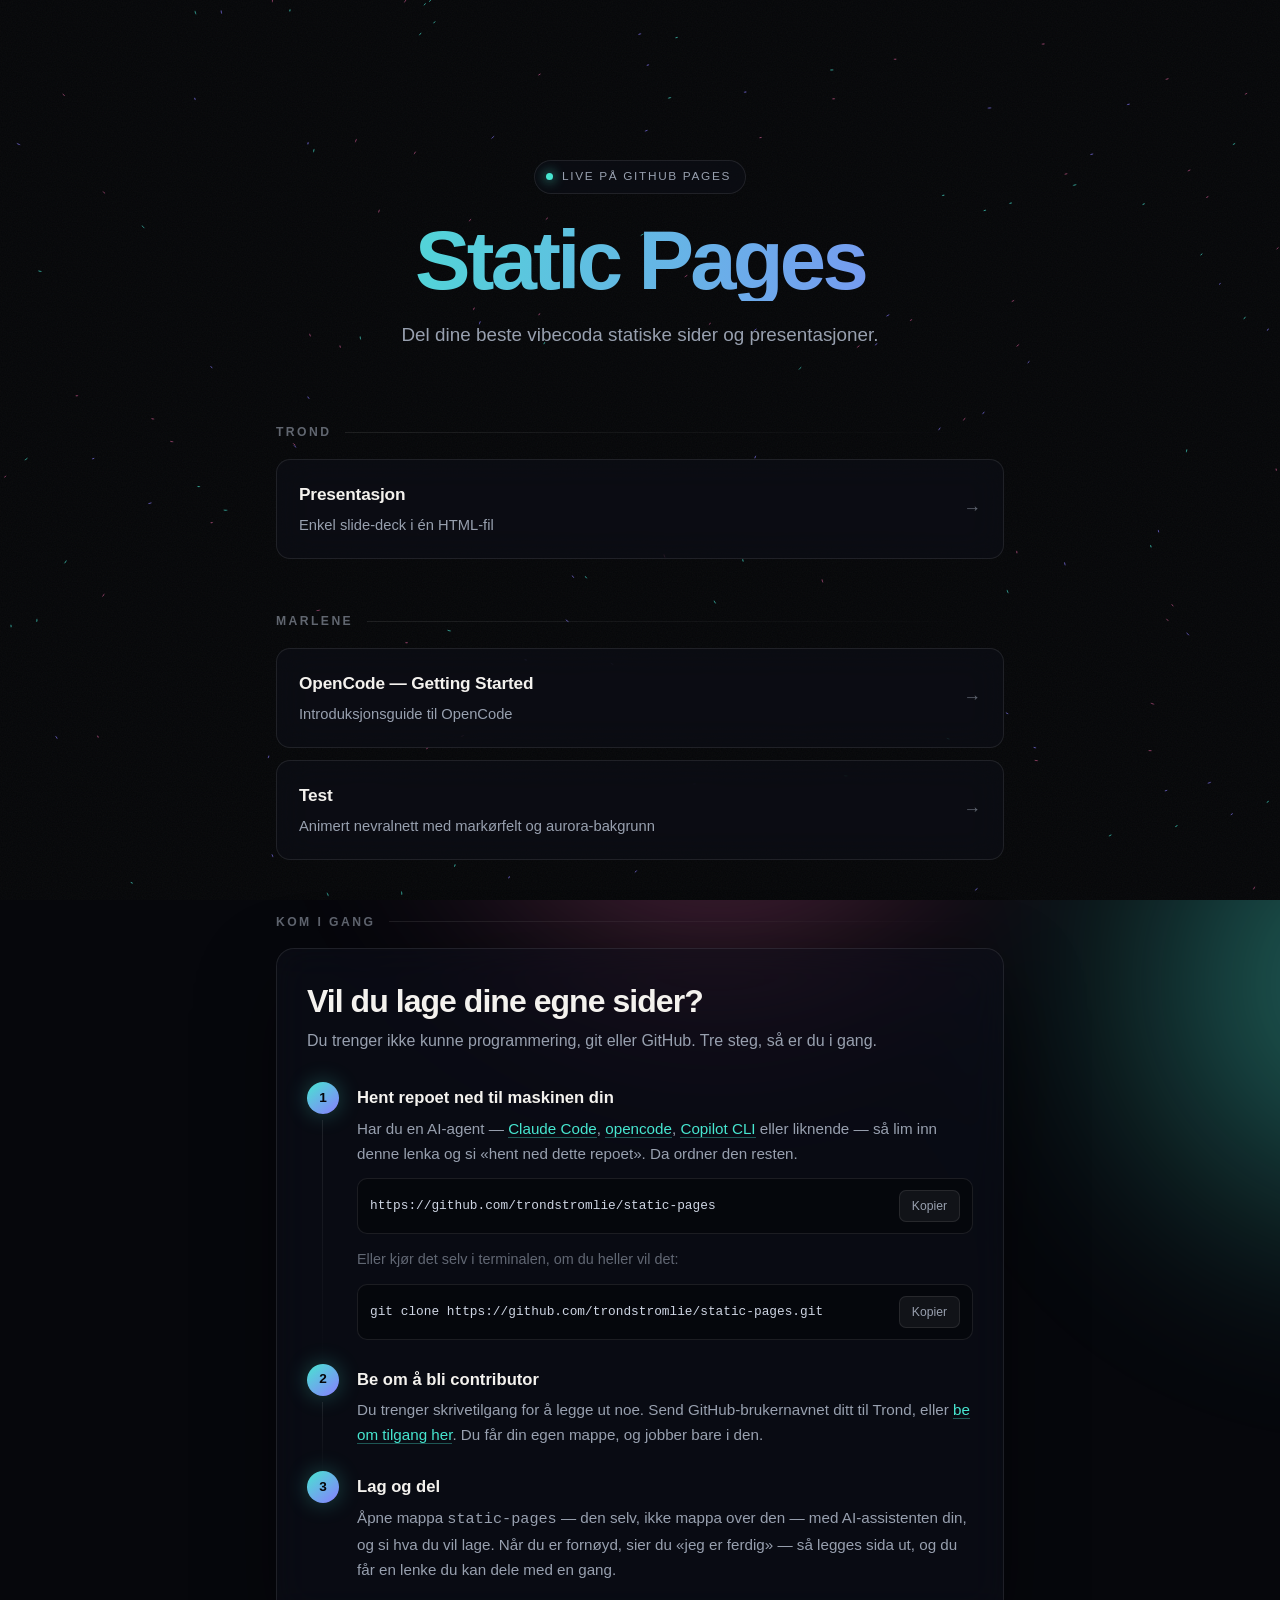
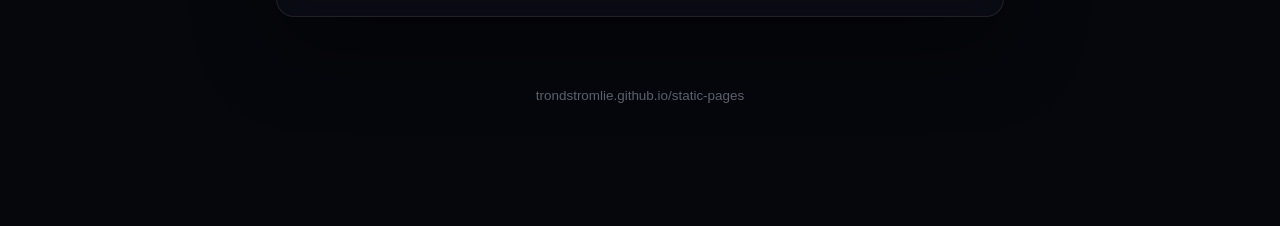
==== commit 1e56e91f: "La agenter finne rota selv, uansett hvor de startes" ====
--- a/index.html
+++ b/index.html
@@ -77,7 +77,7 @@
         </li>
         <li>
           <strong>Lag og del</strong>
-          <p>Åpne mappa med AI-assistenten din og si hva du vil lage. Når du er fornøyd, sier du «jeg er ferdig» — så legges sida ut, og du får en lenke du kan dele med en gang.</p>
+          <p>Åpne mappa <code>static-pages</code> — den selv, ikke mappa over den — med AI-assistenten din, og si hva du vil lage. Når du er fornøyd, sier du «jeg er ferdig» — så legges sida ut, og du får en lenke du kan dele med en gang.</p>
         </li>
       </ol>
     </div>
